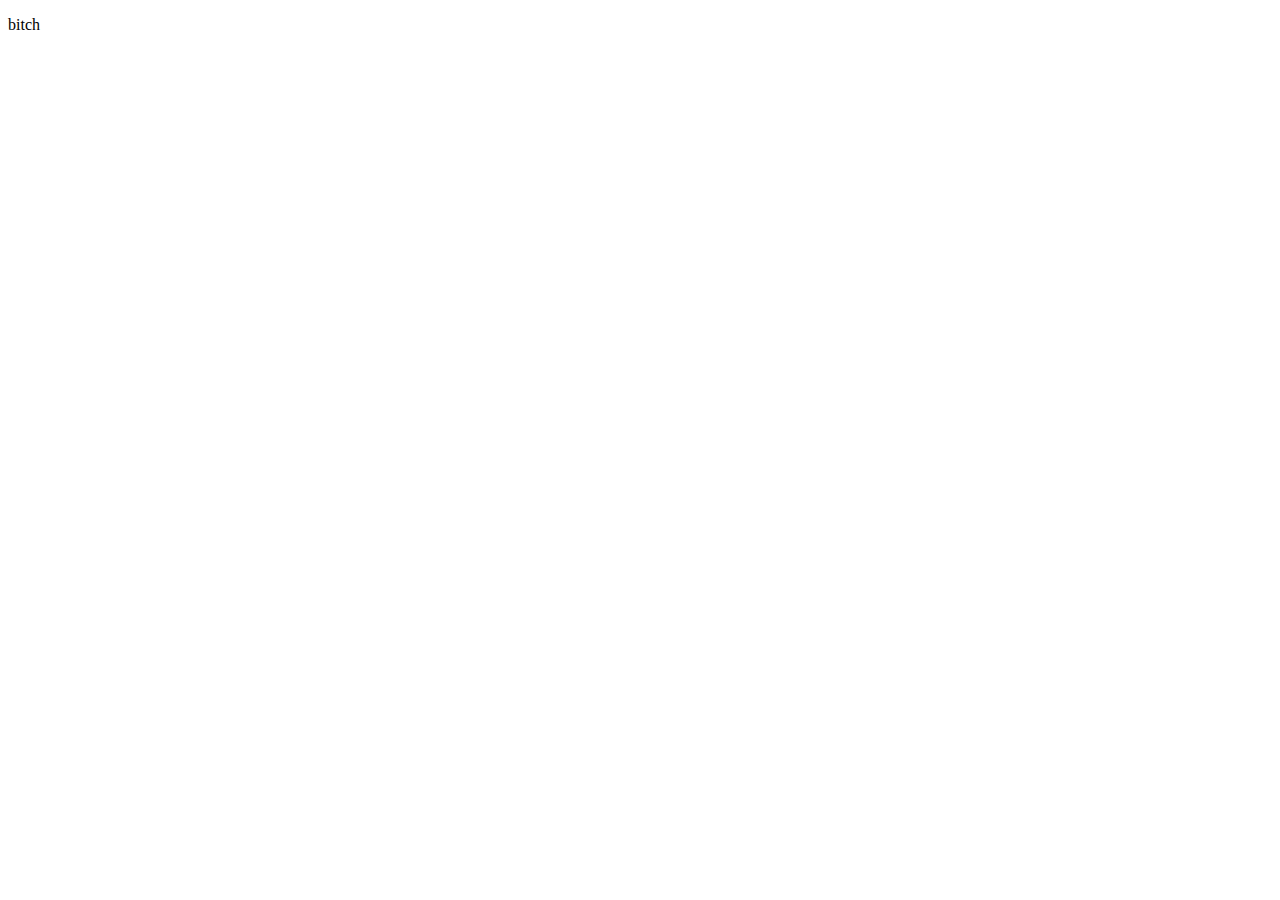
==== page2.html @ 83130c96 "update2" ====
<!DOCTYPE HTML>
<html>
    
    <head>
        <title>
            stubborn
        </title>
        <link rel="stylesheet" type="text/css" href="page_2.css">
    </head>
    <body>
<p>bitch</p>
   <div>
       
   </div>
    </body>
    
    
</html>
---- page_2.css ----
/* page_2.css */

.gradient {
	width: 100wh;
	height: 90vh;
	color: #fff;
	background: linear-gradient(-55deg, #ff56ff, #00CBFF,#ff56ff, #00CBFF);
	background-size: 400% 400%;
	-webkit-animation: Gradient 15s ease infinite;
	-moz-animation: Gradient 15s ease infinite;
	animation: Gradient 15s ease infinite;
}

@-webkit-keyframes Gradient {
	0% {
		background-position: 0% 50%
	}
	50% {
		background-position: 100% 50%
	}
	100% {
		background-position: 0% 50%
	}
}

@-moz-keyframes Gradient {
	0% {
		background-position: 0% 50%
	}
	50% {
		background-position: 100% 50%
	}
	100% {
		background-position: 0% 50%
	}
}

@keyframes Gradient {
	0% {
		background-position: 0% 50%
	}
	50% {
		background-position: 100% 50%
	}
	100% {
		background-position: 0% 50%
	}
}
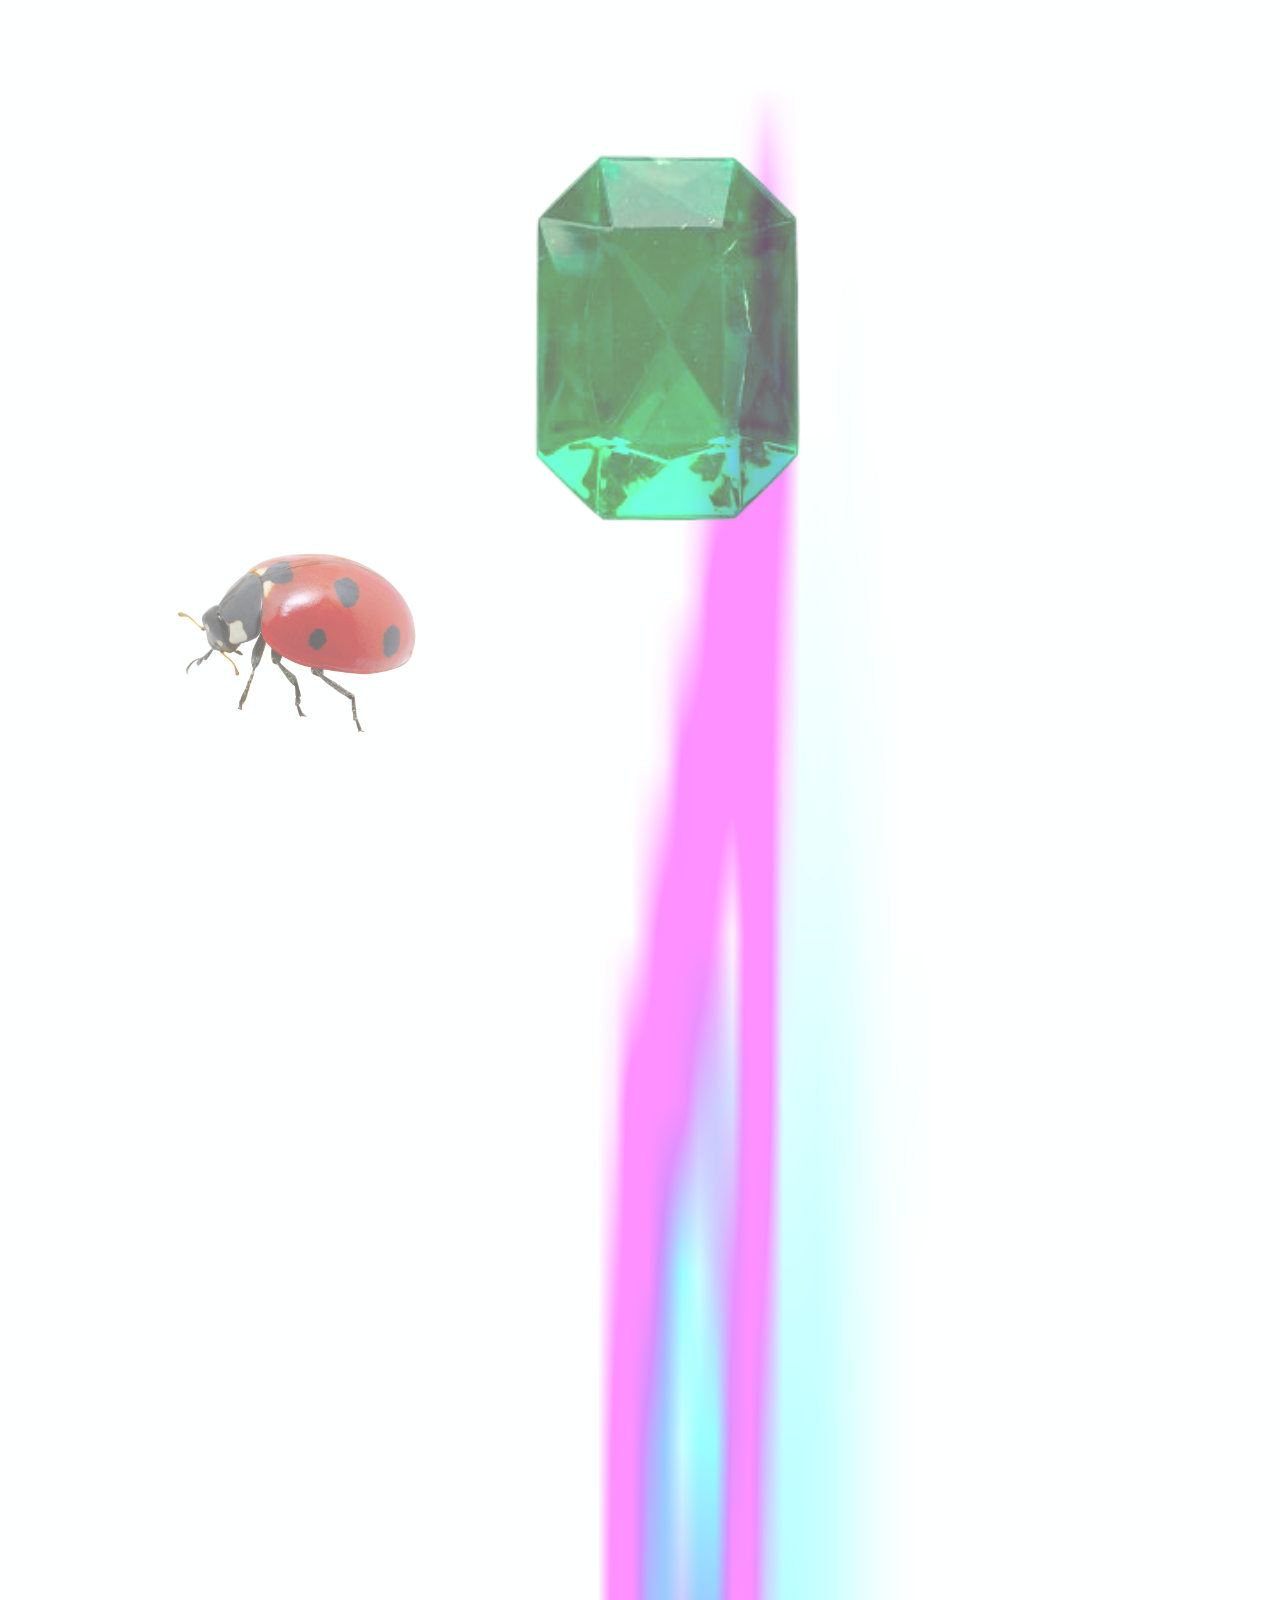
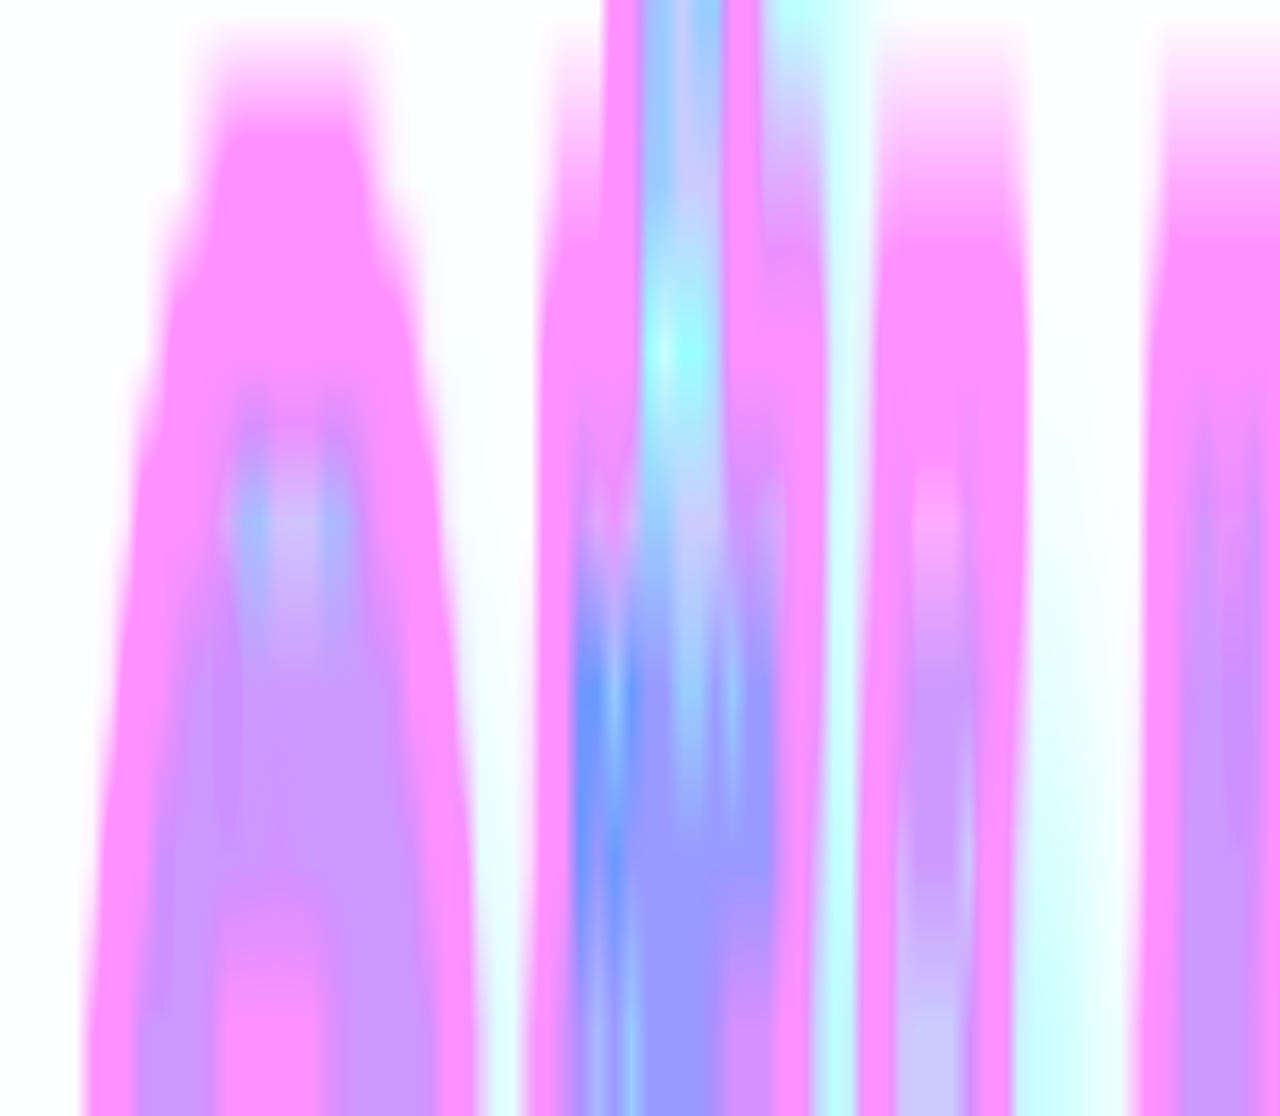
==== commit 3e6fff69: "update3" ====
--- a/page2.html
+++ b/page2.html
@@ -1,18 +1,25 @@
 <!DOCTYPE HTML>
 <html>
+
+<head>
+    <title>
+        stubborn
+    </title>
+    <link rel="stylesheet" type="text/css" href="page_2.css">
+</head>
+
+<body>
+    <div class="stubbornPic" style="height:100%; width:100%; opacity: 56%; position: static;">
+        <div class="emerald">
+            <img src="emerald01.png" style="height: 400px; width: auto;">
+             <img src="ladybug.png" style="height: 200px; width: auto;margin-left: -300px;">
+        </div>
+
     
-    <head>
-        <title>
-            stubborn
-        </title>
-        <link rel="stylesheet" type="text/css" href="page_2.css">
-    </head>
-    <body>
-<p>bitch</p>
-   <div>
        
-   </div>
-    </body>
     
-    
-</html>+
+</body>
+
+
+</html>
--- a/page_2.css
+++ b/page_2.css
@@ -1,49 +1,78 @@
-/* page_2.css */
-
-.gradient {
-	width: 100wh;
-	height: 90vh;
-	color: #fff;
-	background: linear-gradient(-55deg, #ff56ff, #00CBFF,#ff56ff, #00CBFF);
-	background-size: 400% 400%;
-	-webkit-animation: Gradient 15s ease infinite;
-	-moz-animation: Gradient 15s ease infinite;
-	animation: Gradient 15s ease infinite;
+/* page 2 css */
+body {
+    width: 100%;
+    height: 300vh;
+    color: #fcfcfc;
+    background: linear-gradient(-55deg, #ff56ff, #00CBFF, #ff56ff, #00CBFF), dodgerblue;
+    background-size: 300% 300%;
+    -webkit-animation: Gradient 15s ease infinite;
+    -moz-animation: Gradient 15s ease infinite;
+    animation: Gradient 15s ease infinite;
+     background-image: url("stubborn.gif");
+    background-repeat: repeat;
+    padding: -15px;
+    background-blend-mode:lighten;
 }
 
 @-webkit-keyframes Gradient {
-	0% {
-		background-position: 0% 50%
-	}
-	50% {
-		background-position: 100% 50%
-	}
-	100% {
-		background-position: 0% 50%
-	}
+    0% {
+        background-position: 0% 50%
+    }
+
+    50% {
+        background-position: 100% 50%
+    }
+
+    100% {
+        background-position: 0% 50%
+    }
 }
 
 @-moz-keyframes Gradient {
-	0% {
-		background-position: 0% 50%
-	}
-	50% {
-		background-position: 100% 50%
-	}
-	100% {
-		background-position: 0% 50%
-	}
+    0% {
+        background-position: 0% 50%
+    }
+
+    50% {
+        background-position: 100% 50%
+    }
+
+    100% {
+        background-position: 0% 50%
+    }
 }
 
 @keyframes Gradient {
-	0% {
-		background-position: 0% 50%
-	}
-	50% {
-		background-position: 100% 50%
-	}
-	100% {
-		background-position: 0% 50%
-	}
+    0% {
+        background-position: 0% 50%
+    }
+
+    50% {
+        background-position: 100% 50%
+    }
+
+    100% {
+        background-position: 0% 50%
+    }
+}
+.emerald {
+    float: none;
+    position: fixed;
+    align-content: center;
+    margin-left: 36%;
+    margin-top:10%;
+    z-index: 1;
 }
 
+/*
+
+.stubbornPic {
+    background-attachment: scroll;
+    background-size: 15%;
+    background-color: hotpink;
+    background-image: url("stubborn.gif");
+    background-repeat: repeat;
+    padding: -15px;
+    background-blend-mode:overlay;
+
+}*/
